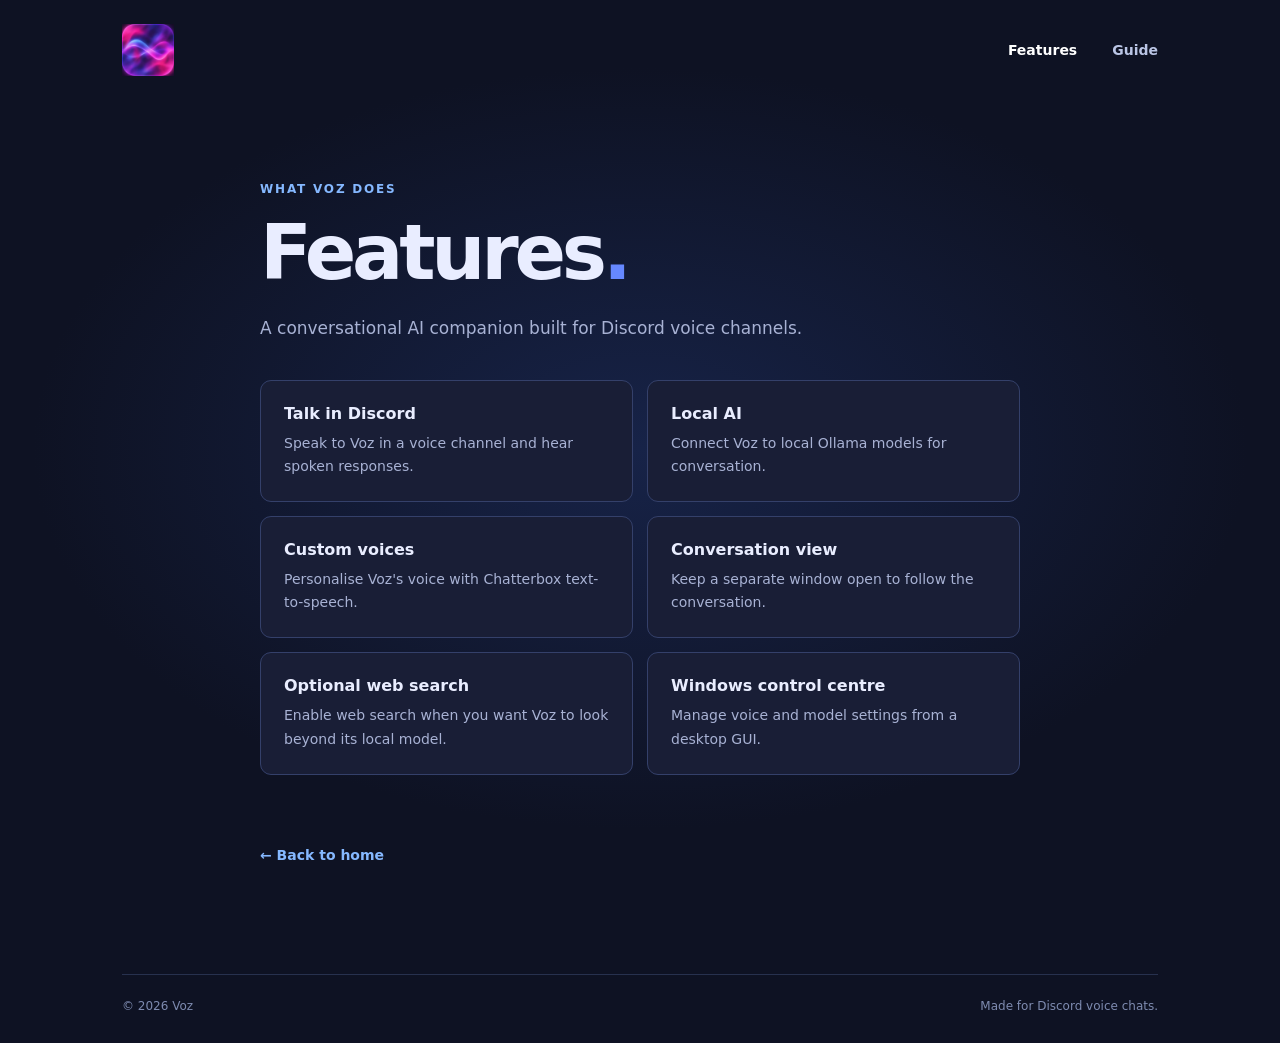
==== features.html @ b8554428 "Add files via upload" ====
<!doctype html><html lang="en"><head><meta charset="utf-8"><meta name="viewport" content="width=device-width, initial-scale=1"><meta name="theme-color" content="#0e1223"><title>Features — Voz</title><link rel="icon" href="/assets/voz.ico" sizes="any"><link rel="stylesheet" href="/styles.css"></head><body><div class="shell"><header class="header"><a class="brand" href="/" aria-label="Voz home"><img src="/assets/voz-logo.png" alt="Voz logo" width="52" height="52"></a><nav aria-label="Main navigation"><a href="/features.html" aria-current="page">Features</a><a href="/guide.html">Guide</a></nav></header><main class="inner"><p class="overline">WHAT VOZ DOES</p><h1>Features<span class="brand-dot">.</span></h1><p class="intro">A conversational AI companion built for Discord voice channels.</p><div class="feature-list"><article><h2>Talk in Discord</h2><p>Speak to Voz in a voice channel and hear spoken responses.</p></article><article><h2>Local AI</h2><p>Connect Voz to local Ollama models for conversation.</p></article><article><h2>Custom voices</h2><p>Personalise Voz's voice with Chatterbox text-to-speech.</p></article><article><h2>Conversation view</h2><p>Keep a separate window open to follow the conversation.</p></article><article><h2>Optional web search</h2><p>Enable web search when you want Voz to look beyond its local model.</p></article><article><h2>Windows control centre</h2><p>Manage voice and model settings from a desktop GUI.</p></article></div><a class="back" href="/">← Back to home</a></main><footer><span>© <span id="year"></span> Voz</span><span>Made for Discord voice chats.</span></footer></div><script src="/script.js"></script></body></html>
---- styles.css ----
:root{color-scheme:dark;--bg:#0e1223;--panel:#191e36;--border:#34406a;--text:#e9edff;--muted:#a8b2d4;--blue:#4567dd;--blue-light:#85b8ff}*{box-sizing:border-box}html{min-height:100%}body{margin:0;min-height:100vh;background:radial-gradient(ellipse 65% 50% at 50% 43%,#172348 0%,#0e1223 73%);font-family:Segoe UI,Inter,system-ui,-apple-system,sans-serif;color:var(--text)}.shell{min-height:100vh;max-width:1100px;margin:0 auto;padding:0 32px;display:flex;flex-direction:column}.header{height:100px;display:flex;align-items:center;justify-content:space-between}.brand{font-size:31px;letter-spacing:-1.5px;font-weight:800;color:var(--blue-light)}.brand-dot{color:#6688ff}a{text-decoration:none;color:inherit}nav{display:flex;gap:35px}nav a{font-size:14px;font-weight:600;color:#bac5e5;transition:color .2s}nav a:hover,nav a[aria-current=page]{color:#fff}.home{flex:1;display:flex;flex-direction:column;align-items:center;justify-content:center;text-align:center;padding:40px 0 125px}.eyebrow{display:flex;align-items:center;gap:9px;font-size:12px;font-weight:600;color:#a8b2d4;letter-spacing:.09em;text-transform:uppercase}.status-dot{width:7px;height:7px;border-radius:50%;background:#6d94f5;box-shadow:0 0 14px #4567dd}.home h1{font-size:clamp(66px,11vw,116px);line-height:1.05;letter-spacing:-.07em;margin:23px 0 16px;font-weight:750}.home h1 span{color:var(--blue-light)}.tagline{max-width:560px;margin:0;color:var(--muted);font-size:17px;line-height:1.75}.buttons{display:flex;flex-wrap:wrap;gap:12px;justify-content:center;margin-top:40px}.button{display:inline-flex;align-items:center;justify-content:center;gap:24px;min-width:206px;border-radius:8px;border:1px solid #4567dd;padding:15px 20px;font:600 14px Segoe UI,system-ui,sans-serif}.primary{background:#2b4ac3;color:#fff}.secondary{background:#191e36;color:#e9edff;border-color:#384569}.button:disabled{opacity:.65;cursor:not-allowed}.arrow{font-size:19px;font-weight:400}.notice{font-size:12px;color:#7e8bb0;margin-top:18px}footer{display:flex;justify-content:space-between;gap:20px;border-top:1px solid #27314e;padding:24px 0 30px;color:#7e8bb0;font-size:12px}.inner{width:min(760px,100%);margin:70px auto 110px;flex:1}.overline{font-size:12px;letter-spacing:.15em;color:var(--blue-light);font-weight:700}.inner h1{font-size:clamp(52px,8vw,76px);letter-spacing:-.055em;margin:9px 0 10px}.intro{font-size:17px;color:var(--muted);line-height:1.65;max-width:600px}.feature-list{display:grid;grid-template-columns:repeat(2,minmax(0,1fr));gap:14px;margin:38px 0}.feature-list article{padding:23px;background:#191e36;border:1px solid #34406a;border-radius:11px}.feature-list h2,.steps h2{font-size:16px;margin:0 0 9px}.feature-list p,.steps p{font-size:14px;line-height:1.65;color:var(--muted);margin:0}.steps{margin:38px 0}.steps section{display:flex;gap:23px;padding:25px 0;border-bottom:1px solid #34406a}.number{font-size:13px;font-weight:700;color:var(--blue-light)}.guide-note{border-left:2px solid var(--blue);padding:4px 0 4px 18px;font-size:13px;line-height:1.6;color:var(--muted)}.back{display:inline-block;margin-top:34px;color:var(--blue-light);font-size:14px;font-weight:600}@media(max-width:600px){.shell{padding:0 22px}.header{height:78px}nav{gap:24px}.home{padding-bottom:80px}.tagline{font-size:15px}.buttons{width:100%;flex-direction:column}.button{width:100%}.feature-list{grid-template-columns:1fr}.inner{margin-top:40px}footer{flex-direction:column;gap:6px}}

/* Branding and subtle, sequential GUI screenshot backdrop */
.brand{display:inline-flex;align-items:center;justify-content:center;line-height:0}
.brand img{display:block;width:52px;height:52px;object-fit:contain}
.homepage{position:relative;isolation:isolate;background:#0e1223}
.homepage .shell{position:relative;z-index:2}
.screenshot-background{position:fixed;inset:0;z-index:-2;overflow:hidden;pointer-events:none}
.screenshot-frame{position:absolute;width:100%;height:100%;object-fit:cover;object-position:center;opacity:0;filter:blur(2px) saturate(.75);transition:opacity 1.4s ease-in-out}
.screenshot-frame.active{opacity:.33}
.screenshot-shade{position:fixed;inset:0;z-index:-1;pointer-events:none;background:linear-gradient(90deg,rgba(14,18,35,.91),rgba(14,18,35,.75) 50%,rgba(14,18,35,.91)),linear-gradient(0deg,rgba(14,18,35,.78),transparent 35%,rgba(14,18,35,.5))}
@media(max-width:600px){.brand img{width:44px;height:44px}.screenshot-frame{object-position:center}.screenshot-frame.active{opacity:.26}}
@media(prefers-reduced-motion:reduce){.screenshot-frame{transition:none}}
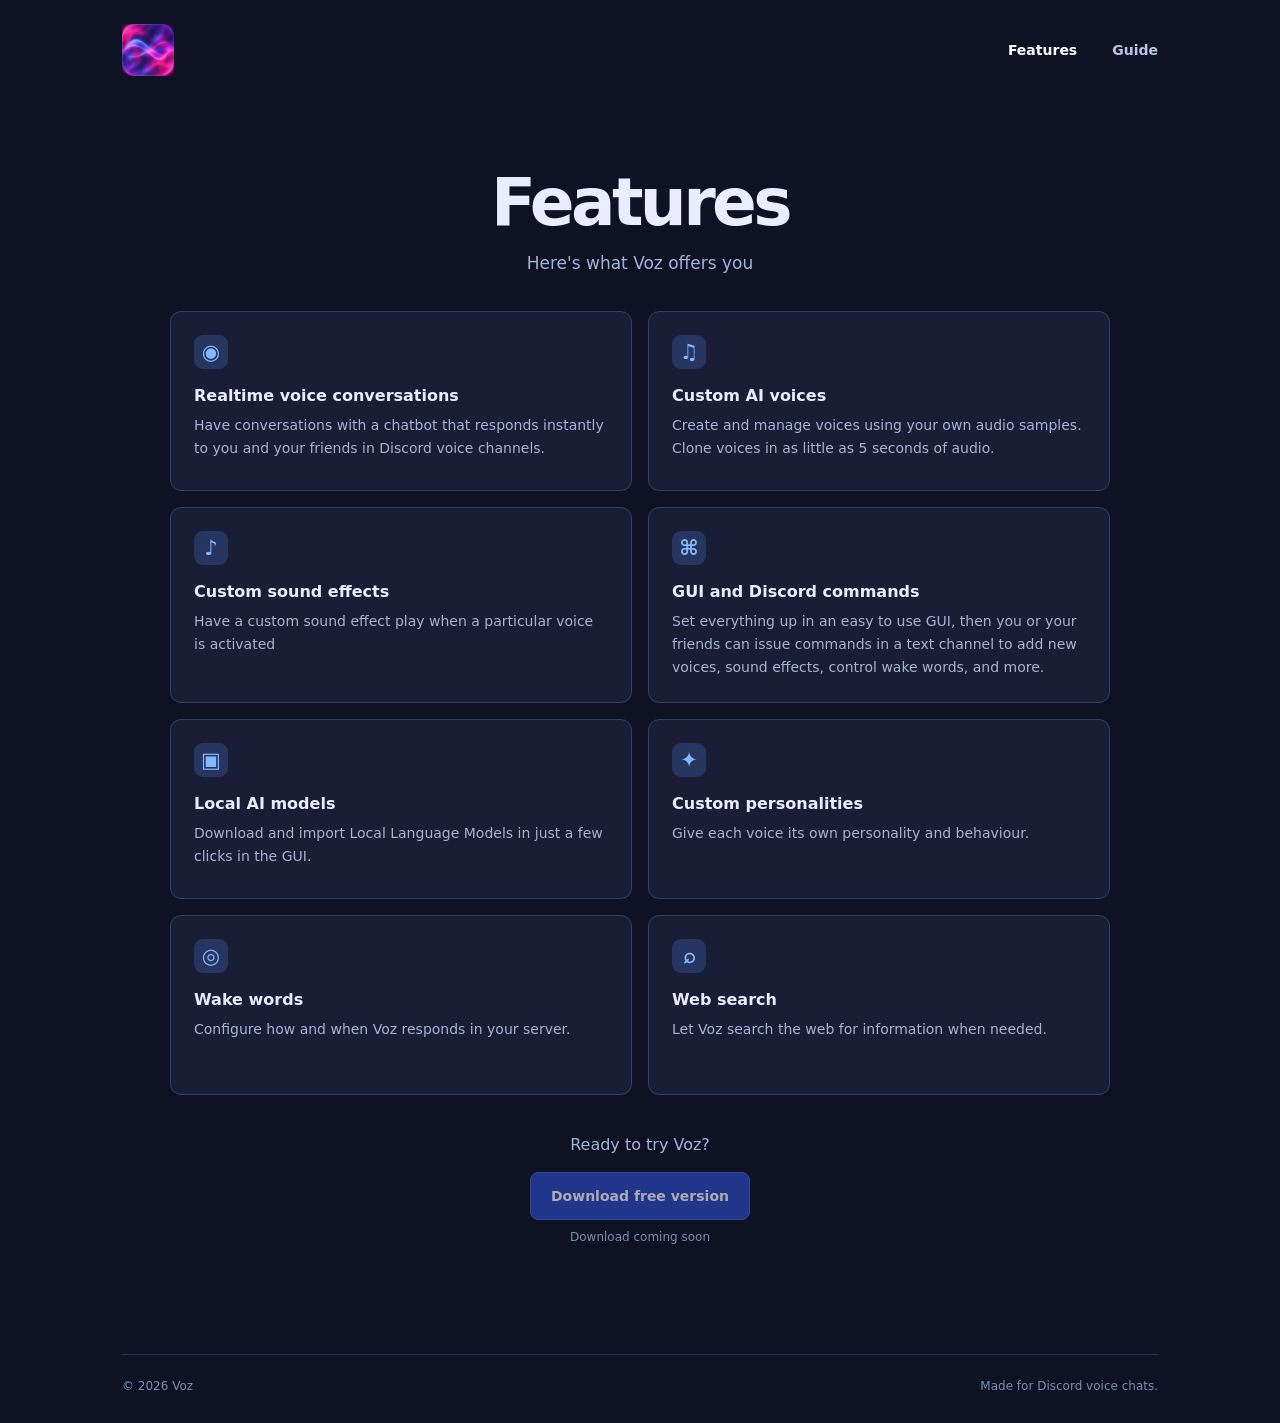
==== commit 6d88a843: "Add files via upload" ====
--- a/features.html
+++ b/features.html
@@ -1 +1,5 @@
-<!doctype html><html lang="en"><head><meta charset="utf-8"><meta name="viewport" content="width=device-width, initial-scale=1"><meta name="theme-color" content="#0e1223"><title>Features — Voz</title><link rel="icon" href="/assets/voz.ico" sizes="any"><link rel="stylesheet" href="/styles.css"></head><body><div class="shell"><header class="header"><a class="brand" href="/" aria-label="Voz home"><img src="/assets/voz-logo.png" alt="Voz logo" width="52" height="52"></a><nav aria-label="Main navigation"><a href="/features.html" aria-current="page">Features</a><a href="/guide.html">Guide</a></nav></header><main class="inner"><p class="overline">WHAT VOZ DOES</p><h1>Features<span class="brand-dot">.</span></h1><p class="intro">A conversational AI companion built for Discord voice channels.</p><div class="feature-list"><article><h2>Talk in Discord</h2><p>Speak to Voz in a voice channel and hear spoken responses.</p></article><article><h2>Local AI</h2><p>Connect Voz to local Ollama models for conversation.</p></article><article><h2>Custom voices</h2><p>Personalise Voz's voice with Chatterbox text-to-speech.</p></article><article><h2>Conversation view</h2><p>Keep a separate window open to follow the conversation.</p></article><article><h2>Optional web search</h2><p>Enable web search when you want Voz to look beyond its local model.</p></article><article><h2>Windows control centre</h2><p>Manage voice and model settings from a desktop GUI.</p></article></div><a class="back" href="/">← Back to home</a></main><footer><span>© <span id="year"></span> Voz</span><span>Made for Discord voice chats.</span></footer></div><script src="/script.js"></script></body></html>
+<!doctype html>
+<html lang="en"><head><meta charset="utf-8"><meta name="viewport" content="width=device-width, initial-scale=1"><meta name="theme-color" content="#0e1223"><title>Features — Voz</title><link rel="icon" href="/assets/voz.ico" sizes="any"><link rel="stylesheet" href="/styles.css"></head>
+<body><div class="shell"><header class="header"><a class="brand" href="/" aria-label="Voz home"><img src="/assets/voz-logo.png" alt="Voz logo" width="52" height="52"></a><nav aria-label="Main navigation"><a href="/features.html" aria-current="page">Features</a><a href="/guide.html">Guide</a></nav></header>
+<main class="inner features-page"><h1>Features</h1><p class="intro">Here's what Voz offers you</p><div class="feature-list"><article><div class="feature-icon" aria-hidden="true">◉</div><h2>Realtime voice conversations</h2><p>Have conversations with a chatbot that responds instantly to you and your friends in Discord voice channels.</p></article><article><div class="feature-icon" aria-hidden="true">♫</div><h2>Custom AI voices</h2><p>Create and manage voices using your own audio samples. Clone voices in as little as 5 seconds of audio.</p></article><article><div class="feature-icon" aria-hidden="true">♪</div><h2>Custom sound effects</h2><p>Have a custom sound effect play when a particular voice is activated</p></article><article><div class="feature-icon" aria-hidden="true">⌘</div><h2>GUI and Discord commands</h2><p>Set everything up in an easy to use GUI, then you or your friends can issue commands in a text channel to add new voices, sound effects, control wake words, and more.</p></article><article><div class="feature-icon" aria-hidden="true">▣</div><h2>Local AI models</h2><p>Download and import Local Language Models in just a few clicks in the GUI.</p></article><article><div class="feature-icon" aria-hidden="true">✦</div><h2>Custom personalities</h2><p>Give each voice its own personality and behaviour.</p></article><article><div class="feature-icon" aria-hidden="true">◎</div><h2>Wake words</h2><p>Configure how and when Voz responds in your server.</p></article><article><div class="feature-icon" aria-hidden="true">⌕</div><h2>Web search</h2><p>Let Voz search the web for information when needed.</p></article></div><div class="features-cta"><p>Ready to try Voz?</p><button class="button primary" type="button" disabled aria-label="Download free version coming soon">Download free version</button><span class="notice">Download coming soon</span></div></main>
+<footer><span>© <span id="year"></span> Voz</span><span>Made for Discord voice chats.</span></footer></div><script src="/script.js"></script></body></html>
--- a/styles.css
+++ b/styles.css
@@ -1,13 +1,20 @@
 :root{color-scheme:dark;--bg:#0e1223;--panel:#191e36;--border:#34406a;--text:#e9edff;--muted:#a8b2d4;--blue:#4567dd;--blue-light:#85b8ff}*{box-sizing:border-box}html{min-height:100%}body{margin:0;min-height:100vh;background:radial-gradient(ellipse 65% 50% at 50% 43%,#172348 0%,#0e1223 73%);font-family:Segoe UI,Inter,system-ui,-apple-system,sans-serif;color:var(--text)}.shell{min-height:100vh;max-width:1100px;margin:0 auto;padding:0 32px;display:flex;flex-direction:column}.header{height:100px;display:flex;align-items:center;justify-content:space-between}.brand{font-size:31px;letter-spacing:-1.5px;font-weight:800;color:var(--blue-light)}.brand-dot{color:#6688ff}a{text-decoration:none;color:inherit}nav{display:flex;gap:35px}nav a{font-size:14px;font-weight:600;color:#bac5e5;transition:color .2s}nav a:hover,nav a[aria-current=page]{color:#fff}.home{flex:1;display:flex;flex-direction:column;align-items:center;justify-content:center;text-align:center;padding:40px 0 125px}.eyebrow{display:flex;align-items:center;gap:9px;font-size:12px;font-weight:600;color:#a8b2d4;letter-spacing:.09em;text-transform:uppercase}.status-dot{width:7px;height:7px;border-radius:50%;background:#6d94f5;box-shadow:0 0 14px #4567dd}.home h1{font-size:clamp(66px,11vw,116px);line-height:1.05;letter-spacing:-.07em;margin:23px 0 16px;font-weight:750}.home h1 span{color:var(--blue-light)}.tagline{max-width:560px;margin:0;color:var(--muted);font-size:17px;line-height:1.75}.buttons{display:flex;flex-wrap:wrap;gap:12px;justify-content:center;margin-top:40px}.button{display:inline-flex;align-items:center;justify-content:center;gap:24px;min-width:206px;border-radius:8px;border:1px solid #4567dd;padding:15px 20px;font:600 14px Segoe UI,system-ui,sans-serif}.primary{background:#2b4ac3;color:#fff}.secondary{background:#191e36;color:#e9edff;border-color:#384569}.button:disabled{opacity:.65;cursor:not-allowed}.arrow{font-size:19px;font-weight:400}.notice{font-size:12px;color:#7e8bb0;margin-top:18px}footer{display:flex;justify-content:space-between;gap:20px;border-top:1px solid #27314e;padding:24px 0 30px;color:#7e8bb0;font-size:12px}.inner{width:min(760px,100%);margin:70px auto 110px;flex:1}.overline{font-size:12px;letter-spacing:.15em;color:var(--blue-light);font-weight:700}.inner h1{font-size:clamp(52px,8vw,76px);letter-spacing:-.055em;margin:9px 0 10px}.intro{font-size:17px;color:var(--muted);line-height:1.65;max-width:600px}.feature-list{display:grid;grid-template-columns:repeat(2,minmax(0,1fr));gap:14px;margin:38px 0}.feature-list article{padding:23px;background:#191e36;border:1px solid #34406a;border-radius:11px}.feature-list h2,.steps h2{font-size:16px;margin:0 0 9px}.feature-list p,.steps p{font-size:14px;line-height:1.65;color:var(--muted);margin:0}.steps{margin:38px 0}.steps section{display:flex;gap:23px;padding:25px 0;border-bottom:1px solid #34406a}.number{font-size:13px;font-weight:700;color:var(--blue-light)}.guide-note{border-left:2px solid var(--blue);padding:4px 0 4px 18px;font-size:13px;line-height:1.6;color:var(--muted)}.back{display:inline-block;margin-top:34px;color:var(--blue-light);font-size:14px;font-weight:600}@media(max-width:600px){.shell{padding:0 22px}.header{height:78px}nav{gap:24px}.home{padding-bottom:80px}.tagline{font-size:15px}.buttons{width:100%;flex-direction:column}.button{width:100%}.feature-list{grid-template-columns:1fr}.inner{margin-top:40px}footer{flex-direction:column;gap:6px}}
 
-/* Branding and subtle, sequential GUI screenshot backdrop */
+
+/* Keep the original GUI logo and use a flat dark-blue background. */
+body,body.homepage{background:#0e1223}
 .brand{display:inline-flex;align-items:center;justify-content:center;line-height:0}
 .brand img{display:block;width:52px;height:52px;object-fit:contain}
-.homepage{position:relative;isolation:isolate;background:#0e1223}
-.homepage .shell{position:relative;z-index:2}
-.screenshot-background{position:fixed;inset:0;z-index:-2;overflow:hidden;pointer-events:none}
-.screenshot-frame{position:absolute;width:100%;height:100%;object-fit:cover;object-position:center;opacity:0;filter:blur(2px) saturate(.75);transition:opacity 1.4s ease-in-out}
-.screenshot-frame.active{opacity:.33}
-.screenshot-shade{position:fixed;inset:0;z-index:-1;pointer-events:none;background:linear-gradient(90deg,rgba(14,18,35,.91),rgba(14,18,35,.75) 50%,rgba(14,18,35,.91)),linear-gradient(0deg,rgba(14,18,35,.78),transparent 35%,rgba(14,18,35,.5))}
-@media(max-width:600px){.brand img{width:44px;height:44px}.screenshot-frame{object-position:center}.screenshot-frame.active{opacity:.26}}
-@media(prefers-reduced-motion:reduce){.screenshot-frame{transition:none}}
+@media(max-width:600px){.brand img{width:44px;height:44px}}
+
+/* Features page: two columns of four cards on desktop, one column on mobile. */
+.features-page{width:min(940px,100%);margin-top:55px}
+.features-page h1{text-align:center;font-size:clamp(44px,6vw,66px);margin-bottom:8px}
+.features-page .intro{text-align:center;max-width:none;margin:0 auto}
+.features-page .feature-list{grid-template-columns:repeat(2,minmax(0,1fr));gap:16px;margin-top:34px}
+.features-page .feature-list article{min-height:180px;padding:23px;background:#191e36;border:1px solid #34406a}
+.feature-icon{display:flex;align-items:center;justify-content:center;width:34px;height:34px;margin-bottom:17px;border-radius:9px;background:#273661;color:#85b8ff;font-size:21px;font-weight:700}
+.features-cta{display:flex;flex-direction:column;align-items:center;gap:10px;margin:40px auto 0;text-align:center}
+.features-cta p{margin:0 0 8px;color:var(--muted)}
+.features-cta .notice{margin:0}
+@media(max-width:600px){.features-page .feature-list{grid-template-columns:1fr}.features-page .feature-list article{min-height:0}}
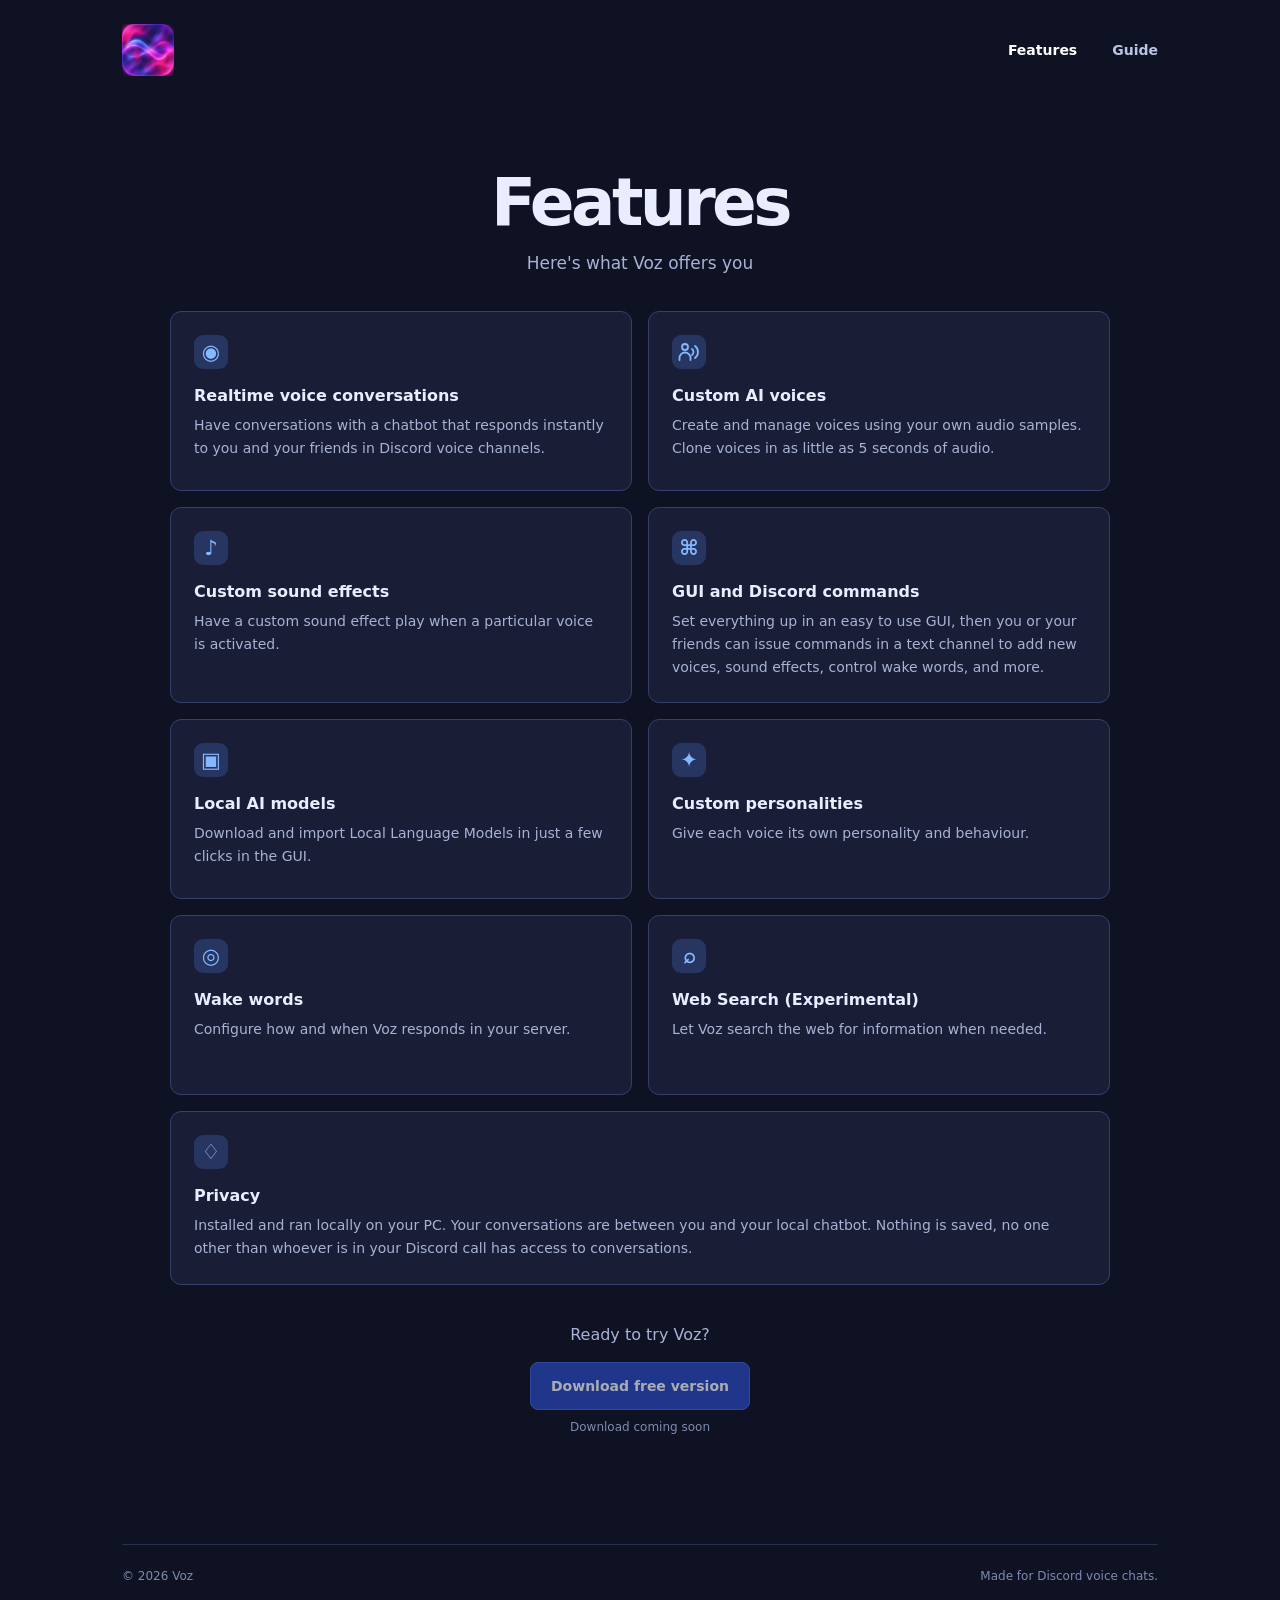
==== commit eb33c10d: "Add files via upload" ====
--- a/features.html
+++ b/features.html
@@ -1,5 +1,5 @@
 <!doctype html>
 <html lang="en"><head><meta charset="utf-8"><meta name="viewport" content="width=device-width, initial-scale=1"><meta name="theme-color" content="#0e1223"><title>Features — Voz</title><link rel="icon" href="/assets/voz.ico" sizes="any"><link rel="stylesheet" href="/styles.css"></head>
 <body><div class="shell"><header class="header"><a class="brand" href="/" aria-label="Voz home"><img src="/assets/voz-logo.png" alt="Voz logo" width="52" height="52"></a><nav aria-label="Main navigation"><a href="/features.html" aria-current="page">Features</a><a href="/guide.html">Guide</a></nav></header>
-<main class="inner features-page"><h1>Features</h1><p class="intro">Here's what Voz offers you</p><div class="feature-list"><article><div class="feature-icon" aria-hidden="true">◉</div><h2>Realtime voice conversations</h2><p>Have conversations with a chatbot that responds instantly to you and your friends in Discord voice channels.</p></article><article><div class="feature-icon" aria-hidden="true">♫</div><h2>Custom AI voices</h2><p>Create and manage voices using your own audio samples. Clone voices in as little as 5 seconds of audio.</p></article><article><div class="feature-icon" aria-hidden="true">♪</div><h2>Custom sound effects</h2><p>Have a custom sound effect play when a particular voice is activated</p></article><article><div class="feature-icon" aria-hidden="true">⌘</div><h2>GUI and Discord commands</h2><p>Set everything up in an easy to use GUI, then you or your friends can issue commands in a text channel to add new voices, sound effects, control wake words, and more.</p></article><article><div class="feature-icon" aria-hidden="true">▣</div><h2>Local AI models</h2><p>Download and import Local Language Models in just a few clicks in the GUI.</p></article><article><div class="feature-icon" aria-hidden="true">✦</div><h2>Custom personalities</h2><p>Give each voice its own personality and behaviour.</p></article><article><div class="feature-icon" aria-hidden="true">◎</div><h2>Wake words</h2><p>Configure how and when Voz responds in your server.</p></article><article><div class="feature-icon" aria-hidden="true">⌕</div><h2>Web search</h2><p>Let Voz search the web for information when needed.</p></article></div><div class="features-cta"><p>Ready to try Voz?</p><button class="button primary" type="button" disabled aria-label="Download free version coming soon">Download free version</button><span class="notice">Download coming soon</span></div></main>
+<main class="inner features-page"><h1>Features</h1><p class="intro">Here's what Voz offers you</p><div class="feature-list"><article><div class="feature-icon" aria-hidden="true">◉</div><h2>Realtime voice conversations</h2><p>Have conversations with a chatbot that responds instantly to you and your friends in Discord voice channels.</p></article><article><div class="feature-icon" aria-hidden="true"><svg viewBox="0 0 24 24" width="24" height="24" fill="none" stroke="currentColor" stroke-width="1.8" stroke-linecap="round" stroke-linejoin="round"><circle cx="8" cy="7" r="3"/><path d="M2.5 20v-2a5.5 5.5 0 0 1 11 0v2M15 9c2 1.2 2 4.8 0 6M18 6c4 3 4 9 0 12"/></svg></div><h2>Custom AI voices</h2><p>Create and manage voices using your own audio samples. Clone voices in as little as 5 seconds of audio.</p></article><article><div class="feature-icon" aria-hidden="true">♪</div><h2>Custom sound effects</h2><p>Have a custom sound effect play when a particular voice is activated.</p></article><article><div class="feature-icon" aria-hidden="true">⌘</div><h2>GUI and Discord commands</h2><p>Set everything up in an easy to use GUI, then you or your friends can issue commands in a text channel to add new voices, sound effects, control wake words, and more.</p></article><article><div class="feature-icon" aria-hidden="true">▣</div><h2>Local AI models</h2><p>Download and import Local Language Models in just a few clicks in the GUI.</p></article><article><div class="feature-icon" aria-hidden="true">✦</div><h2>Custom personalities</h2><p>Give each voice its own personality and behaviour.</p></article><article><div class="feature-icon" aria-hidden="true">◎</div><h2>Wake words</h2><p>Configure how and when Voz responds in your server.</p></article><article><div class="feature-icon" aria-hidden="true">⌕</div><h2>Web Search (Experimental)</h2><p>Let Voz search the web for information when needed.</p></article><article class="feature-privacy"><div class="feature-icon" aria-hidden="true">♢</div><h2>Privacy</h2><p>Installed and ran locally on your PC. Your conversations are between you and your local chatbot. Nothing is saved, no one other than whoever is in your Discord call has access to conversations.</p></article></div><div class="features-cta"><p>Ready to try Voz?</p><button class="button primary" type="button" disabled aria-label="Download free version coming soon">Download free version</button><span class="notice">Download coming soon</span></div></main>
 <footer><span>© <span id="year"></span> Voz</span><span>Made for Discord voice chats.</span></footer></div><script src="/script.js"></script></body></html>
--- a/styles.css
+++ b/styles.css
@@ -18,3 +18,6 @@
 .features-cta p{margin:0 0 8px;color:var(--muted)}
 .features-cta .notice{margin:0}
 @media(max-width:600px){.features-page .feature-list{grid-template-columns:1fr}.features-page .feature-list article{min-height:0}}
+
+/* Full-width privacy card beneath the eight feature cards. */
+.features-page .feature-list .feature-privacy{grid-column:1 / -1;min-height:0}
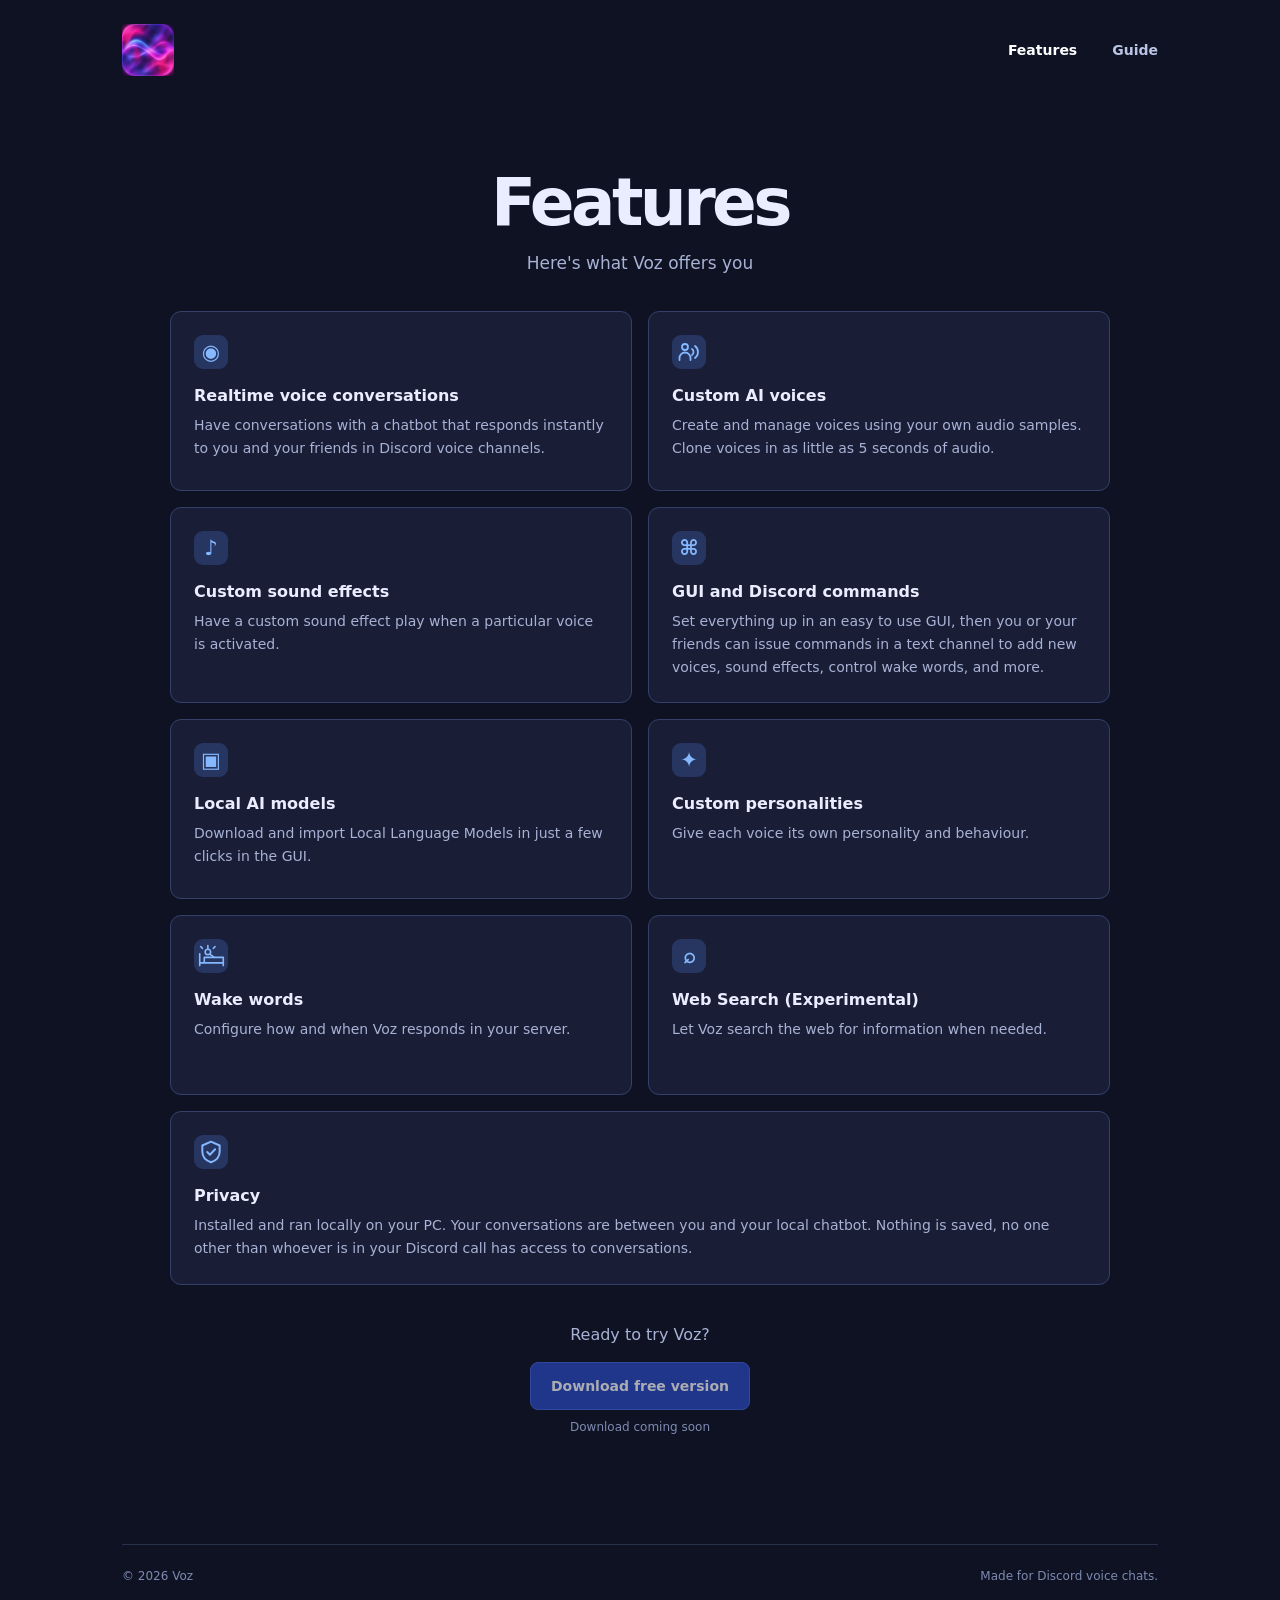
==== commit 9d2e8387: "Add files via upload" ====
--- a/features.html
+++ b/features.html
@@ -1,5 +1,5 @@
 <!doctype html>
 <html lang="en"><head><meta charset="utf-8"><meta name="viewport" content="width=device-width, initial-scale=1"><meta name="theme-color" content="#0e1223"><title>Features — Voz</title><link rel="icon" href="/assets/voz.ico" sizes="any"><link rel="stylesheet" href="/styles.css"></head>
 <body><div class="shell"><header class="header"><a class="brand" href="/" aria-label="Voz home"><img src="/assets/voz-logo.png" alt="Voz logo" width="52" height="52"></a><nav aria-label="Main navigation"><a href="/features.html" aria-current="page">Features</a><a href="/guide.html">Guide</a></nav></header>
-<main class="inner features-page"><h1>Features</h1><p class="intro">Here's what Voz offers you</p><div class="feature-list"><article><div class="feature-icon" aria-hidden="true">◉</div><h2>Realtime voice conversations</h2><p>Have conversations with a chatbot that responds instantly to you and your friends in Discord voice channels.</p></article><article><div class="feature-icon" aria-hidden="true"><svg viewBox="0 0 24 24" width="24" height="24" fill="none" stroke="currentColor" stroke-width="1.8" stroke-linecap="round" stroke-linejoin="round"><circle cx="8" cy="7" r="3"/><path d="M2.5 20v-2a5.5 5.5 0 0 1 11 0v2M15 9c2 1.2 2 4.8 0 6M18 6c4 3 4 9 0 12"/></svg></div><h2>Custom AI voices</h2><p>Create and manage voices using your own audio samples. Clone voices in as little as 5 seconds of audio.</p></article><article><div class="feature-icon" aria-hidden="true">♪</div><h2>Custom sound effects</h2><p>Have a custom sound effect play when a particular voice is activated.</p></article><article><div class="feature-icon" aria-hidden="true">⌘</div><h2>GUI and Discord commands</h2><p>Set everything up in an easy to use GUI, then you or your friends can issue commands in a text channel to add new voices, sound effects, control wake words, and more.</p></article><article><div class="feature-icon" aria-hidden="true">▣</div><h2>Local AI models</h2><p>Download and import Local Language Models in just a few clicks in the GUI.</p></article><article><div class="feature-icon" aria-hidden="true">✦</div><h2>Custom personalities</h2><p>Give each voice its own personality and behaviour.</p></article><article><div class="feature-icon" aria-hidden="true">◎</div><h2>Wake words</h2><p>Configure how and when Voz responds in your server.</p></article><article><div class="feature-icon" aria-hidden="true">⌕</div><h2>Web Search (Experimental)</h2><p>Let Voz search the web for information when needed.</p></article><article class="feature-privacy"><div class="feature-icon" aria-hidden="true">♢</div><h2>Privacy</h2><p>Installed and ran locally on your PC. Your conversations are between you and your local chatbot. Nothing is saved, no one other than whoever is in your Discord call has access to conversations.</p></article></div><div class="features-cta"><p>Ready to try Voz?</p><button class="button primary" type="button" disabled aria-label="Download free version coming soon">Download free version</button><span class="notice">Download coming soon</span></div></main>
+<main class="inner features-page"><h1>Features</h1><p class="intro">Here's what Voz offers you</p><div class="feature-list"><article><div class="feature-icon" aria-hidden="true">◉</div><h2>Realtime voice conversations</h2><p>Have conversations with a chatbot that responds instantly to you and your friends in Discord voice channels.</p></article><article><div class="feature-icon" aria-hidden="true"><svg viewBox="0 0 24 24" width="24" height="24" fill="none" stroke="currentColor" stroke-width="1.8" stroke-linecap="round" stroke-linejoin="round"><circle cx="8" cy="7" r="3"/><path d="M2.5 20v-2a5.5 5.5 0 0 1 11 0v2M15 9c2 1.2 2 4.8 0 6M18 6c4 3 4 9 0 12"/></svg></div><h2>Custom AI voices</h2><p>Create and manage voices using your own audio samples. Clone voices in as little as 5 seconds of audio.</p></article><article><div class="feature-icon" aria-hidden="true">♪</div><h2>Custom sound effects</h2><p>Have a custom sound effect play when a particular voice is activated.</p></article><article><div class="feature-icon" aria-hidden="true">⌘</div><h2>GUI and Discord commands</h2><p>Set everything up in an easy to use GUI, then you or your friends can issue commands in a text channel to add new voices, sound effects, control wake words, and more.</p></article><article><div class="feature-icon" aria-hidden="true">▣</div><h2>Local AI models</h2><p>Download and import Local Language Models in just a few clicks in the GUI.</p></article><article><div class="feature-icon" aria-hidden="true">✦</div><h2>Custom personalities</h2><p>Give each voice its own personality and behaviour.</p></article><article><div class="feature-icon" aria-hidden="true"><svg viewBox="0 0 32 32" width="29" height="29" fill="none" stroke="currentColor" stroke-width="1.8" stroke-linecap="round" stroke-linejoin="round"><path d="M3 26V13M3 23h26v3M8 23v-6h21v6M8 17h7"/><circle cx="12" cy="11" r="3"/><path d="M15 14l4 3M12 7V4M18 7l2-2M6 7L4 5"/></svg></div><h2>Wake words</h2><p>Configure how and when Voz responds in your server.</p></article><article><div class="feature-icon" aria-hidden="true">⌕</div><h2>Web Search (Experimental)</h2><p>Let Voz search the web for information when needed.</p></article><article class="feature-privacy"><div class="feature-icon" aria-hidden="true"><svg viewBox="0 0 24 24" width="26" height="26" fill="none" stroke="currentColor" stroke-width="1.8" stroke-linecap="round" stroke-linejoin="round"><path d="M12 2.5 20 6v5.5c0 5-3.4 8.4-8 10-4.6-1.6-8-5-8-10V6l8-3.5Z"/><path d="m8.5 12 2.5 2.5 4.8-5"/></svg></div><h2>Privacy</h2><p>Installed and ran locally on your PC. Your conversations are between you and your local chatbot. Nothing is saved, no one other than whoever is in your Discord call has access to conversations.</p></article></div><div class="features-cta"><p>Ready to try Voz?</p><button class="button primary" type="button" disabled aria-label="Download free version coming soon">Download free version</button><span class="notice">Download coming soon</span></div></main>
 <footer><span>© <span id="year"></span> Voz</span><span>Made for Discord voice chats.</span></footer></div><script src="/script.js"></script></body></html>
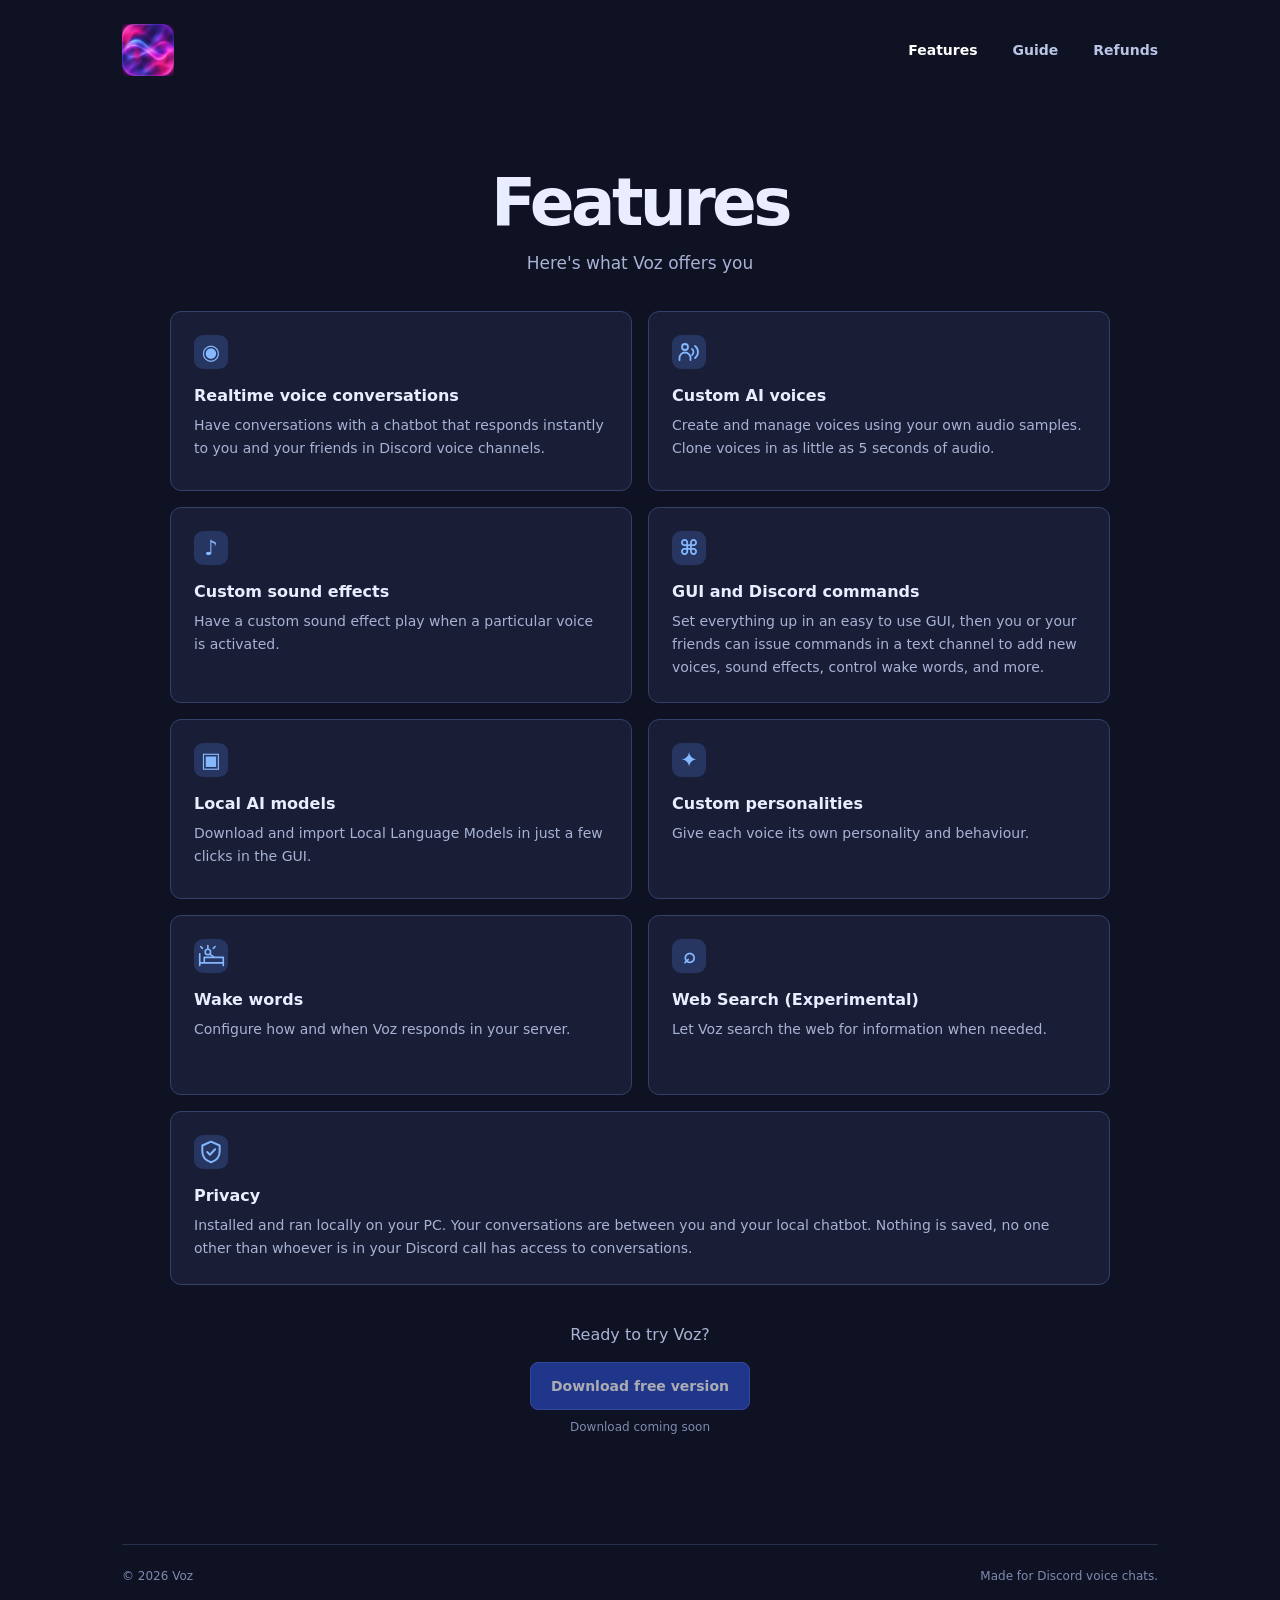
==== commit 99a3a7fc: "Add files via upload" ====
--- a/features.html
+++ b/features.html
@@ -1,5 +1,5 @@
 <!doctype html>
 <html lang="en"><head><meta charset="utf-8"><meta name="viewport" content="width=device-width, initial-scale=1"><meta name="theme-color" content="#0e1223"><title>Features — Voz</title><link rel="icon" href="/assets/voz.ico" sizes="any"><link rel="stylesheet" href="/styles.css"></head>
-<body><div class="shell"><header class="header"><a class="brand" href="/" aria-label="Voz home"><img src="/assets/voz-logo.png" alt="Voz logo" width="52" height="52"></a><nav aria-label="Main navigation"><a href="/features.html" aria-current="page">Features</a><a href="/guide.html">Guide</a></nav></header>
+<body><div class="shell"><header class="header"><a class="brand" href="/" aria-label="Voz home"><img src="/assets/voz-logo.png" alt="Voz logo" width="52" height="52"></a><nav aria-label="Main navigation"><a href="/features.html" aria-current="page">Features</a><a href="/guide.html">Guide</a><a href="/refund.html">Refunds</a></nav></header>
 <main class="inner features-page"><h1>Features</h1><p class="intro">Here's what Voz offers you</p><div class="feature-list"><article><div class="feature-icon" aria-hidden="true">◉</div><h2>Realtime voice conversations</h2><p>Have conversations with a chatbot that responds instantly to you and your friends in Discord voice channels.</p></article><article><div class="feature-icon" aria-hidden="true"><svg viewBox="0 0 24 24" width="24" height="24" fill="none" stroke="currentColor" stroke-width="1.8" stroke-linecap="round" stroke-linejoin="round"><circle cx="8" cy="7" r="3"/><path d="M2.5 20v-2a5.5 5.5 0 0 1 11 0v2M15 9c2 1.2 2 4.8 0 6M18 6c4 3 4 9 0 12"/></svg></div><h2>Custom AI voices</h2><p>Create and manage voices using your own audio samples. Clone voices in as little as 5 seconds of audio.</p></article><article><div class="feature-icon" aria-hidden="true">♪</div><h2>Custom sound effects</h2><p>Have a custom sound effect play when a particular voice is activated.</p></article><article><div class="feature-icon" aria-hidden="true">⌘</div><h2>GUI and Discord commands</h2><p>Set everything up in an easy to use GUI, then you or your friends can issue commands in a text channel to add new voices, sound effects, control wake words, and more.</p></article><article><div class="feature-icon" aria-hidden="true">▣</div><h2>Local AI models</h2><p>Download and import Local Language Models in just a few clicks in the GUI.</p></article><article><div class="feature-icon" aria-hidden="true">✦</div><h2>Custom personalities</h2><p>Give each voice its own personality and behaviour.</p></article><article><div class="feature-icon" aria-hidden="true"><svg viewBox="0 0 32 32" width="29" height="29" fill="none" stroke="currentColor" stroke-width="1.8" stroke-linecap="round" stroke-linejoin="round"><path d="M3 26V13M3 23h26v3M8 23v-6h21v6M8 17h7"/><circle cx="12" cy="11" r="3"/><path d="M15 14l4 3M12 7V4M18 7l2-2M6 7L4 5"/></svg></div><h2>Wake words</h2><p>Configure how and when Voz responds in your server.</p></article><article><div class="feature-icon" aria-hidden="true">⌕</div><h2>Web Search (Experimental)</h2><p>Let Voz search the web for information when needed.</p></article><article class="feature-privacy"><div class="feature-icon" aria-hidden="true"><svg viewBox="0 0 24 24" width="26" height="26" fill="none" stroke="currentColor" stroke-width="1.8" stroke-linecap="round" stroke-linejoin="round"><path d="M12 2.5 20 6v5.5c0 5-3.4 8.4-8 10-4.6-1.6-8-5-8-10V6l8-3.5Z"/><path d="m8.5 12 2.5 2.5 4.8-5"/></svg></div><h2>Privacy</h2><p>Installed and ran locally on your PC. Your conversations are between you and your local chatbot. Nothing is saved, no one other than whoever is in your Discord call has access to conversations.</p></article></div><div class="features-cta"><p>Ready to try Voz?</p><button class="button primary" type="button" disabled aria-label="Download free version coming soon">Download free version</button><span class="notice">Download coming soon</span></div></main>
 <footer><span>© <span id="year"></span> Voz</span><span>Made for Discord voice chats.</span></footer></div><script src="/script.js"></script></body></html>
--- a/styles.css
+++ b/styles.css
@@ -21,3 +21,108 @@
 
 /* Full-width privacy card beneath the eight feature cards. */
 .features-page .feature-list .feature-privacy{grid-column:1 / -1;min-height:0}
+
+/* Guide page — native accessible expandable sections */
+.guide-page{width:min(820px,100%);margin-top:55px}
+.guide-page h1{text-align:center;font-size:clamp(38px,5vw,62px);letter-spacing:-.05em;margin:10px 0 12px}
+.guide-page .intro{text-align:center;margin:0 auto;max-width:650px}
+.guide-accordion{display:grid;gap:12px;margin:36px 0 30px}
+.guide-step{background:var(--panel);border:1px solid var(--border);border-radius:11px;overflow:hidden}
+.guide-step[open]{border-color:#5877bb}
+.guide-step summary{display:flex;align-items:center;gap:18px;cursor:pointer;list-style:none;padding:21px 23px;min-height:77px}
+.guide-step summary::-webkit-details-marker{display:none}
+.guide-step summary:focus-visible{outline:2px solid var(--blue-light);outline-offset:-4px;border-radius:10px}
+.guide-num{display:grid;place-items:center;flex:0 0 38px;height:38px;border-radius:9px;background:#273661;color:var(--blue-light);font-size:14px;font-weight:700}
+.guide-step-title{font-size:16px;font-weight:650;flex:1}
+.guide-chevron{height:10px;width:10px;border-right:2px solid var(--blue-light);border-bottom:2px solid var(--blue-light);transform:rotate(45deg);transition:transform .2s;margin:0 5px 5px 0}
+.guide-step[open] .guide-chevron{transform:rotate(225deg);margin:6px 5px 0 0}
+.guide-step-content{border-top:1px solid var(--border);padding:8px 26px 23px 80px}
+.guide-step-content ol{margin:0;padding:0;list-style:none;display:grid;gap:18px}
+.guide-step-content li{display:grid;gap:4px;color:var(--muted);font-size:14px;line-height:1.6}
+.guide-step-content li:first-child{margin-top:12px}
+.guide-step-content strong{color:var(--text);font-size:14px}
+.guide-page .guide-note{margin-top:30px}
+@media(max-width:600px){.guide-step summary{padding:16px;gap:12px}.guide-step-title{font-size:14px}.guide-step-content{padding:8px 18px 22px 65px}.guide-page h1{font-size:38px}}
+
+/* Illustrated setup steps */
+.guide-step-content .guide-link{color:#85b8ff;text-decoration:underline;text-underline-offset:3px;font-weight:600}
+.guide-step-content .guide-link:hover{color:#b8d5ff}
+.guide-figure{margin:12px 0 4px;width:100%;max-width:100%}
+.guide-figure img{display:block;width:100%;height:auto;border:1px solid #34406a;border-radius:8px;background:#232532}
+.guide-figure figcaption{margin-top:7px;font-size:12px;color:#8d9abf}
+
+/* Expandable screenshots */
+.guide-figure img{cursor:zoom-in;transition:border-color .15s ease}
+.guide-figure img:hover,.guide-figure img:focus{border-color:#85b8ff;outline-offset:3px}
+.screenshot-viewer{position:fixed;inset:3vh 3vw;width:94vw;max-width:none;height:94vh;max-height:none;margin:auto;padding:0;background:#101529;color:#e9edff;border:1px solid #44517d;border-radius:12px;overflow:hidden}
+.screenshot-viewer::backdrop{background:rgba(0,0,0,.85)}
+.viewer-toolbar{height:54px;display:flex;align-items:center;justify-content:space-between;gap:12px;padding:8px 14px;background:#191e36;border-bottom:1px solid #34406a;font-size:13px}
+.viewer-toolbar #viewer-caption{overflow:hidden;text-overflow:ellipsis;white-space:nowrap}
+.viewer-actions{display:flex;gap:6px;flex-shrink:0}
+.viewer-actions button{background:#2b4ac3;color:white;border:0;border-radius:6px;padding:7px 12px;cursor:pointer;font:inherit}
+.viewer-actions button:hover{background:#3d5bdb}
+.viewer-scroll{height:calc(100% - 54px);overflow:auto;text-align:center;padding:16px}
+.viewer-scroll img{display:block;width:auto;max-width:none;height:auto;margin:0 auto;box-shadow:0 6px 25px #0007}
+@media(max-width:650px){.screenshot-viewer{inset:1vh 1vw;width:98vw;height:98vh}.viewer-toolbar{padding:6px}.viewer-actions button{padding:6px 9px}.viewer-toolbar #viewer-caption{font-size:11px}}
+
+/* Guide section 7 topic separation */
+.guide-extra-topic + .guide-extra-topic { margin-top: 2rem; padding-top: 1.5rem; border-top: 1px solid #34406a; }
+.guide-extra-topic h3 { color: #e9edff; font-size: 1.15rem; margin: 0 0 .8rem; }
+.guide-extra-topic h4 { color: #85b8ff; font-size: 1rem; margin: 1.25rem 0 .5rem; }
+.guide-extra-topic p { color: #a8b2d4; line-height: 1.7; margin: .55rem 0; }
+.guide-extra-topic p strong { color: #e9edff; }
+
+/* Discord commands in Guide section 8 */
+.guide-command-list{display:grid;gap:10px;margin-top:18px}
+.guide-command{display:grid;grid-template-columns:minmax(145px,200px) 1fr;align-items:center;gap:16px;padding:13px 16px;background:#191e36;border:1px solid #34406a;border-radius:9px;color:#a8b2d4}
+.guide-command code{font-size:.94rem;color:#9fc3ff;white-space:nowrap}
+@media(max-width:600px){.guide-command{grid-template-columns:1fr;gap:6px}}
+
+/* Sandbox checkout status and button interaction */
+button.button{cursor:pointer}button.button:not(:disabled):hover{border-color:#85b8ff;background:#26345c}button.button:focus-visible{outline:2px solid #85b8ff;outline-offset:4px}.checkout-status{max-width:630px;margin-top:20px;padding:14px 18px;background:#191e36;border:1px solid #44517d;border-radius:9px;color:#dce5ff;font-size:14px;line-height:1.6}.checkout-status[hidden]{display:none}.checkout-status[data-kind="success"]{border-color:#4b987d}.checkout-status[data-kind="warning"]{border-color:#ba9656}.checkout-status[data-kind="error"]{border-color:#b65d73}
+
+/* Dedicated checkout confirmation */
+.purchase-confirmation{max-width:710px;margin:15px auto 0;padding:42px 36px;text-align:center;background:var(--panel);border:1px solid var(--border);border-radius:18px;box-shadow:0 18px 50px #0002}
+.purchase-confirmation .purchase-check{display:grid;place-items:center;width:68px;height:68px;margin:0 auto 22px;border-radius:50%;background:#173d38;border:2px solid #4b987d;color:#a6f4d0;font-size:36px;font-weight:700}
+.purchase-confirmation h1{font-size:clamp(32px,5vw,50px);letter-spacing:-.04em;margin:12px 0 18px}
+.purchase-confirmation p{color:var(--muted);line-height:1.7;margin:10px auto;max-width:570px}
+.purchase-confirmation .purchase-lead{font-size:18px;color:var(--text)}
+.purchase-confirmation .purchase-note{font-size:13px;margin-top:24px}
+.purchase-confirmation .buttons{justify-content:center;margin-top:28px;flex-wrap:wrap}
+@media(max-width:600px){.purchase-confirmation{padding:32px 20px}}
+
+
+/* Download link styling */
+a.button {
+  cursor: pointer;
+  position: relative;
+  z-index: 1;
+}
+
+a.button:hover {
+  border-color: #85b8ff;
+  background: #26345c;
+}
+
+a.button:focus-visible {
+  outline: 2px solid #85b8ff;
+  outline-offset: 4px;
+}
+
+
+/* Voz refund request page */
+.refund-page{width:min(690px,100%);margin-top:48px}
+.refund-page h1{font-size:clamp(40px,6vw,60px)}
+.refund-form{display:grid;gap:22px;margin:32px 0 20px;padding:28px;background:var(--panel);border:1px solid var(--border);border-radius:12px}
+.refund-field{display:grid;gap:9px}
+.refund-field label{font-size:14px;font-weight:650}
+.refund-field .optional{font-size:12px;color:var(--muted);font-weight:400}
+.refund-field input,.refund-field textarea{width:100%;background:#10172c;color:var(--text);border:1px solid #455276;border-radius:8px;padding:13px 14px;font:inherit;font-size:14px}
+.refund-field textarea{resize:vertical;line-height:1.6}
+.refund-field input:focus-visible,.refund-field textarea:focus-visible{outline:2px solid var(--blue-light);outline-offset:2px}
+.refund-field small,.refund-privacy{color:var(--muted);font-size:12px;line-height:1.7}
+.refund-submit{cursor:pointer;width:fit-content}
+.refund-status{padding:15px;border-radius:8px;background:#202b4b;border:1px solid #465d96;line-height:1.6;font-size:14px;overflow-wrap:anywhere}
+.refund-status[data-kind="error"]{background:#3b2230;border-color:#9e4b68}
+.refund-status[data-kind="success"]{background:#1c3a35;border-color:#4e9986}
+@media(max-width:600px){.refund-form{padding:19px}.refund-submit{width:100%}.refund-page{margin-top:35px}}
